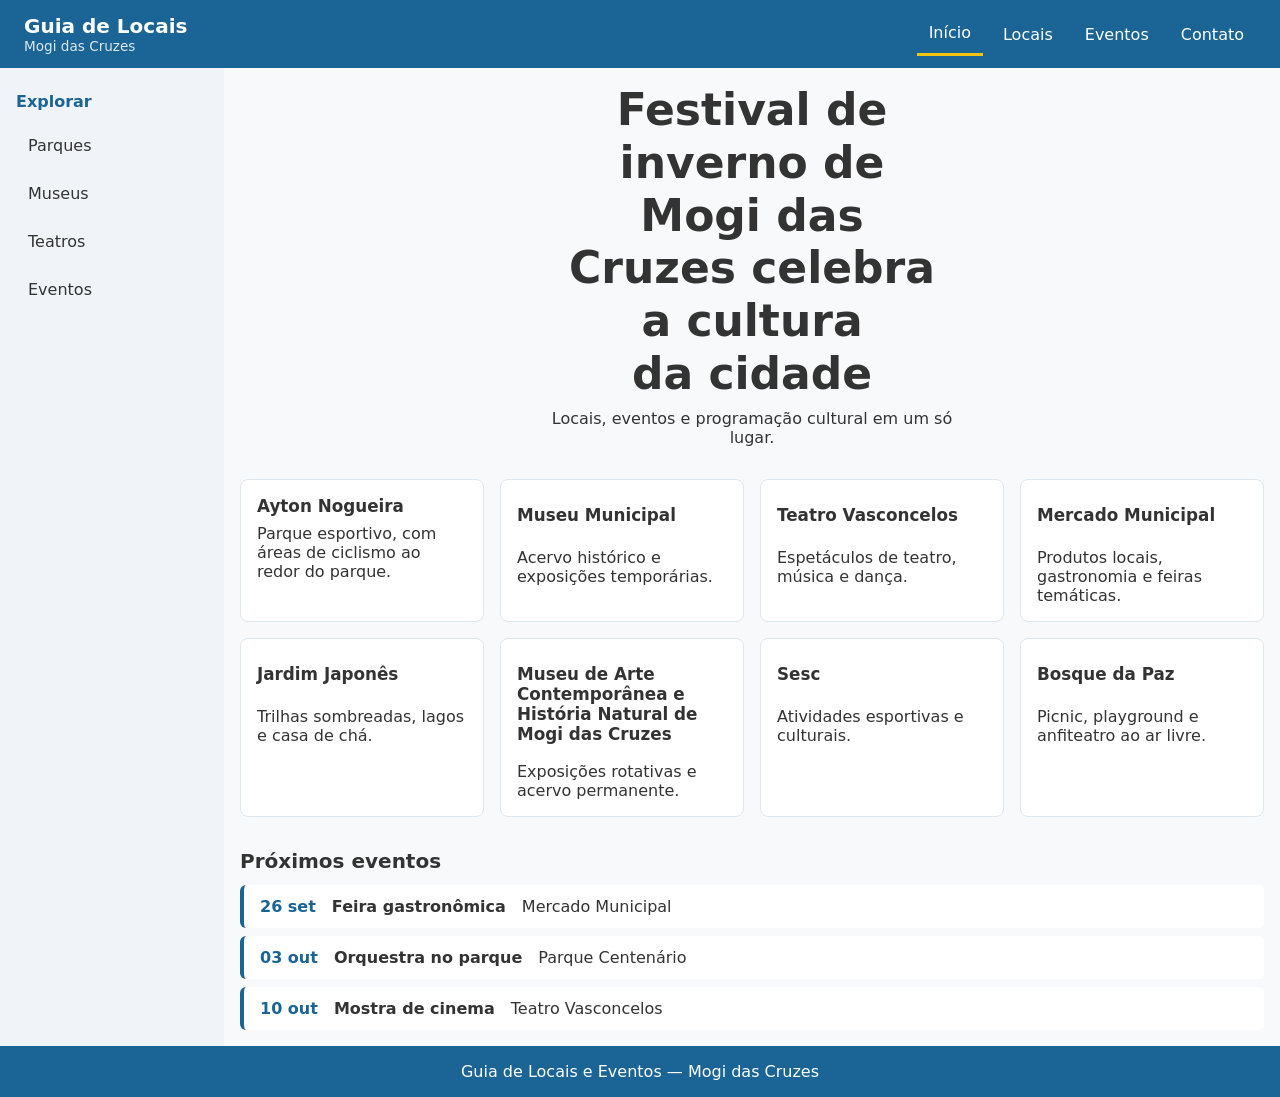
==== index.html @ e4dea4aa "feat: Carregando o projeto base" ====
<!DOCTYPE html>
<html lang="pt-BR">

<head>
    <meta charset="UTF-8">
    <meta name="viewport" content="width=device-width, initial-scale=1.0">
    <link rel="stylesheet" href="styles.css">
    <title>Guia de Locais e Eventos — Início</title>
</head>

<body class="home">

    <header class="cabecalho">
        <div class="text-cabecalho">
            <p class="titulo-cabecalho">Guia de Locais</p>
            <p class="cidade">Mogi das Cruzes</p>
        </div>
        <nav aria-label="Menu principal">
        <ul class="menu-lista">
            <li><a href="index.html" class="ativo">Início</a></li>
            <li><a href="#locais">Locais</a></li>
            <li><a href="#agenda">Eventos</a></li>
            <li><a href="#contato">Contato</a></li>
        </ul>
        </nav>
    </header>

    <aside class="menu-lateral">
        <nav aria-label="Categorias">
        <h2 class="lateral-titulo">Explorar</h2>
        <ul class="lateral-lista">
            <li><a href="#locais">Parques</a></li>
            <li><a href="#locais">Museus</a></li>
            <li><a href="#locais">Teatros</a></li>
            <li><a href="#agenda">Eventos</a></li>
        </ul>
        </nav>
    </aside>

    <main>
        <section class="titulo-main">
            <div>
                <h1>Festival de inverno de Mogi das Cruzes celebra a cultura da cidade</h1>
                <p>Locais, eventos e programação cultural em um só lugar.</p>
            </div>
        </section>

        <section class="cards" id="locais">
            <article class="card">
                <a href="atividade.html" class="card-link">
                    <span class="card-titulo">Ayton Nogueira</span>
                    <p>Parque esportivo, com áreas de ciclismo ao redor do parque.</p>
                </a>
            </article>
            <article class="card">
                <a href="#">Museu Municipal</a>
                <p>Acervo histórico e exposições temporárias.</p>
            </article>
            <article class="card">
                <a href="#">Teatro Vasconcelos</a>
                <p>Espetáculos de teatro, música e dança.</p>
            </article>
            <article class="card">
                <a href="#">Mercado Municipal</a>
                <p>Produtos locais, gastronomia e feiras temáticas.</p>
            </article>
            <article class="card">
                <a href="#">Jardim Japonês</a>
                <p>Trilhas sombreadas, lagos e casa de chá.</p>
            </article>
            <article class="card">
                <a href="#">Museu de Arte Contemporânea e História Natural de Mogi das Cruzes</a>
                <p>Exposições rotativas e acervo permanente.</p>
            </article>
            <article class="card">
                <a href="#">Sesc</a>
                <p>Atividades esportivas e culturais.</p>
            </article>
            <article class="card">
                <a href="#">Bosque da Paz</a>
                <p>Picnic, playground e anfiteatro ao ar livre.</p>
            </article>
        </section>

        <section class="agenda" id="agenda">
            <h2 class="titulo-agenda">Próximos eventos</h2>
            <ul class="lista-agenda">
                <li class="item-agenda">
                    <time datetime="2026-09-26">26 set</time>
                    <strong>Feira gastronômica</strong>
                    <span>Mercado Municipal</span>
                </li>
                <li class="item-agenda">
                    <time datetime="2026-10-03">03 out</time>
                    <strong>Orquestra no parque</strong>
                    <span>Parque Centenário</span>
                </li>
                <li class="item-agenda">
                    <time datetime="2026-10-10">10 out</time>
                    <strong>Mostra de cinema</strong>
                    <span>Teatro Vasconcelos</span>
                </li>
            </ul>
        </section>

    </main>

    <footer class="rodape" id="contato">
        <p>Guia de Locais e Eventos — Mogi das Cruzes</p>
        </footer>

</body>

</html>
---- styles.css ----
/* TOKENS */
:root {
    --azul: #1a6496; /* contraste 6,4:1 com branco (o antigo #2980b9 dava 4,3:1) */
    --foco-claro: #1b4f72;
    --foco-escuro: #f1c40f;
}

/* MÍDIA — regra universal: nenhuma imagem passa da caixa; vale p/ qualquer imagem futura */
img, svg, video {
    max-width: 100%;
    height: auto;
}

/* FOCO — visível para teclado; amarelo sobre fundos azuis, azul-escuro sobre fundos claros */
a:focus-visible {
    outline: 3px solid var(--foco-claro);
    outline-offset: 2px;
}

.cabecalho a:focus-visible,
.rodape a:focus-visible {
    outline-color: var(--foco-escuro);
}

/* RESET BÁSICO */
:where(body.home, body.detalhe) * {
    box-sizing: border-box;
    margin: 0;
    padding: 0;
}



/* CONFIG DO LAYOUT DE TODA A PÁGINA — base: 1 coluna, conteúdo antes da lateral */
body.home {
    box-sizing: border-box;
    margin: 0;
    padding: 0;
    font-family: system-ui, sans-serif;
    color: #333;
    display: grid;
    grid-template-areas:
        "topo"
        "conteudo"
        "lado"
        "rodape";
    grid-template-columns: minmax(0, 1fr);
    grid-template-rows: auto 1fr auto auto;
    min-height: 100vh;
}



/* CABEÇALHO — base: título acima, menu embaixo */
.cabecalho {
    grid-area: topo;
    display: flex;
    flex-direction: column;
    justify-content: space-between;
    align-items: flex-start;
    gap: 0.5rem 1.5rem;
    background: var(--azul);
    color: #fff;
    padding: 0.75rem 1.5rem;
}

.titulo-cabecalho {
    font-size: 1.25rem;
    font-weight: 700;
}

.cidade {
    font-size: 0.85rem;
    opacity: 0.85;
}

.menu-lista {
    display: flex;
    gap: 0.5rem;
    list-style: none;
    flex-wrap: wrap;
}

.menu-lista li {
    display: block;
}

.menu-lista a {
    display: inline-flex;
    align-items: center;
    min-height: 44px;
    padding: 0 0.75rem;
    text-decoration: none;
    color: #fff;
    font-weight: 500;
    border-radius: 6px;
}

.menu-lista a:hover {
    background: rgba(255, 255, 255, 0.15);
}

.menu-lista a:focus {
    outline: 2px solid #f1c40f;
    outline-offset: 2px;
}

.menu-lista .ativo {
    border-bottom: 3px solid #f1c40f;
    border-radius: 0;
}



/* MENU LATERAL */
.menu-lateral {
    grid-area: lado;
    background: #f0f4f8;
    padding: 1.5rem 1rem;
}

.lateral-titulo {
    font-size: 1rem;
    font-weight: 600;
    color: var(--azul);
    margin-bottom: 0.75rem;
}

.lateral-lista {
    list-style: none;
    display: flex;
    flex-direction: column;
    gap: 0.25rem;
}

.lateral-lista a {
    display: flex;
    align-items: center;
    min-height: 44px;
    padding: 0.5rem 0.75rem;
    color: #333;
    text-decoration: none;
    border-radius: 6px;
}

.lateral-lista a:hover {
    background: #dde7f0;
}



/* CONTEÚDO PRINCIPAL (MAIN) */
main {
    grid-area: conteudo;
    background: #f8f9fa;
}

.titulo-main {
    display: flex;
    align-items: center;
    justify-content: center;
    min-height: 35vh;
    text-align: center;
    padding: 1rem;
}

/* título fluido: cresce/encolhe com a largura, sem depender do tamanho do texto */
.titulo-main div {
    max-width: 40ch;
}

.titulo-main h1 {
    font-size: clamp(1.5rem, 1rem + 2.5vw, 2.75rem);
    line-height: 1.2;
    text-wrap: balance;
    overflow-wrap: anywhere;
    margin-bottom: 0.5rem;
}



/* CARDS — Grid intrínseco: dois eixos, colunas se ajustam à largura e linhas ficam iguais */
.cards {
    display: grid;
    grid-template-columns: repeat(auto-fit, minmax(min(100%, 240px), 1fr));
    gap: 1rem;
    padding: 1rem;
}

.home .card {
    background: #fff;
    border: 1px solid #dde7f0;
    border-radius: 8px;
    padding: 1rem;
    overflow-wrap: anywhere;
}

.home .card a {
    display: block;
    font-size: 1.05rem;
    font-weight: 700;
    color: inherit;
    text-decoration: none;
    margin-bottom: 0.5rem;
    padding-block: 0.6rem;
    min-height: 44px;
}

/* card inteiro clicável (local com página): mesma aparência do card comum */
.home .card a.card-link {
    font-size: inherit;
    font-weight: inherit;
    margin-bottom: 0;
    padding-block: 0;
    min-height: 0;
}

.home .card .card-titulo {
    display: block;
    font-size: 1.05rem;
    font-weight: 700;
    margin-bottom: 0.5rem;
}



/* AGENDA — Flexbox em coluna: lista de um eixo só, cresce para baixo */
.agenda {
    padding: 1rem;
}

.titulo-agenda {
    font-size: 1.25rem;
    margin-bottom: 0.75rem;
}

.lista-agenda {
    list-style: none;
    display: flex;
    flex-direction: column;
    gap: 0.5rem;
}

.item-agenda {
    display: flex;
    flex-wrap: wrap;
    align-items: baseline;
    gap: 0.25rem 1rem;
    background: #fff;
    border-left: 4px solid var(--azul);
    border-radius: 6px;
    padding: 0.75rem 1rem;
}

.item-agenda time {
    font-weight: 700;
    color: var(--azul);
}



/* RODAPÉ */
.rodape {
    grid-area: rodape;
    background: var(--azul);
    color: #fff;
    text-align: center;
    padding: 1rem;
}



/* HOME — a partir de 601px: lateral à esquerda, cabeçalho em linha */
@media (min-width: 601px) {
    body.home {
        grid-template-areas:
            "topo topo"
            "lado conteudo"
            "rodape rodape";
        grid-template-columns: minmax(150px, 14rem) minmax(0, 1fr);
        grid-template-rows: auto 1fr auto;
    }

    .cabecalho {
        flex-direction: row;
        align-items: center;
    }
}



/*PÁGINA DE DETALHE (body.detalhe) — reaproveita .cabecalho e .rodape da home*/

body.detalhe {
    box-sizing: border-box;
    margin: 0;
    padding: 0;
    font-family: system-ui, sans-serif;
    color: #333;
    background: #f8f9fa;
    display: flex;
    flex-direction: column;
    min-height: 100vh;
}

/* Cabeçalho: centralizado na tela pequena */
.detalhe .cabecalho {
    align-items: center;
    text-align: center;
}

.detalhe .menu-lista {
    justify-content: center;
}

/* Rodapé escuro */
.detalhe .rodape {
    background: #333;
    padding: 1.5rem 1rem;
}

/* Conteúdo: coluna única, cresce para empurrar o rodapé */
.container-pagina {
    flex: 1;
    display: flex;
    flex-direction: column;
    gap: 1rem;
    width: 100%;
    max-width: 800px;
    margin: 0 auto;
    padding: 1rem;
}

/* Menu interno */
.sub-menu {
    background: #e8f0f7;
    border-radius: 10px;
    padding: 0.5rem 0.75rem;
}

.sub-menu ul {
    list-style: none;
    display: flex;
    flex-wrap: wrap;
    justify-content: center;
    gap: 0.25rem 1rem;
}

.sub-menu a {
    display: flex;
    align-items: center;
    min-height: 44px;
    padding: 0 0.75rem;
    color: var(--azul);
    text-decoration: none;
    font-weight: 500;
    border-radius: 6px;
}

.sub-menu a:hover {
    background: #dde7f0;
}

.sub-menu a.voltar {
    font-weight: 700;
}

.sub-menu a:focus-visible,
.links a:focus-visible {
    outline: 2px solid #f1c40f;
    outline-offset: 2px;
}

.titulo-local {
    text-align: center;
    color: var(--azul);
    font-size: clamp(1.5rem, 1rem + 2.5vw, 2.5rem);
    line-height: 1.2;
    text-wrap: balance;
    overflow-wrap: anywhere;
}

/* Foto com legenda */
.foto-local {
    border: 3px solid var(--azul);
    border-radius: 10px;
    overflow: hidden;
    background: #e8f0f7;
}

.foto-local img {
    display: block;
    width: 100%;
    height: auto;
    aspect-ratio: 16 / 9;
    object-fit: cover;
}

.foto-local figcaption {
    padding: 0.75rem 1rem;
    font-size: 0.9rem;
    color: #555;
}

/* Seções em cards */
.detalhe .card {
    background: #fff;
    border: 1px solid #e3eaf1;
    border-radius: 12px;
    padding: 1.25rem;
    box-shadow: 0 1px 4px rgba(0, 0, 0, 0.06);
}

.detalhe .card h2 {
    color: var(--azul);
    font-size: 1.35rem;
    margin-bottom: 0.75rem;
}

.detalhe .card p {
    line-height: 1.6;
}

.detalhe .card blockquote {
    margin-top: 1rem;
    padding-left: 1rem;
    border-left: 4px solid var(--azul);
    color: #555;
    line-height: 1.6;
}

.intro {
    font-size: 0.9rem;
    color: #555;
}

.att {
    margin-top: 0.75rem;
    padding-top: 0.75rem;
    border-top: 1px solid #e3eaf1;
    text-align: right;
    font-size: 0.85rem;
    color: #666;
}

/* Tabela — base: células compactas e palavras podem quebrar */
.info {
    width: 100%;
    border-collapse: collapse;
    margin-top: 0.75rem;
}

.info th {
    background: var(--azul);
    color: #fff;
    text-align: left;
    padding: 0.6rem 0.5rem;
    overflow-wrap: anywhere;
}

.info td {
    padding: 0.6rem 0.5rem;
    overflow-wrap: anywhere;
}

.info tbody tr:nth-child(even) {
    background: #f5f5f5;
}

/* Listas */
.detalhe .card ol,
.lista-eventos {
    padding-left: 1.5rem;
    line-height: 1.6;
}

.lista-eventos {
    list-style: disc;
}

.titulo-eventos {
    font-weight: 700;
}

.links {
    list-style: none;
}

.links a {
    display: inline-flex;
    align-items: center;
    min-height: 44px;
    color: var(--azul);
    font-weight: 700;
    text-decoration: none;
}

.links a::after {
    content: " →";
}

.links a:hover {
    text-decoration: underline;
}



/* DETALHE — a partir de 420px: tabela com mais respiro */
@media (min-width: 420px) {
    .info th,
    .info td {
        padding: 0.8rem 1rem;
    }
}

/* DETALHE — a partir de 601px: cabeçalho em linha (como na home) */
@media (min-width: 601px) {
    .detalhe .cabecalho {
        text-align: left;
    }

    .detalhe .menu-lista {
        justify-content: flex-start;
    }
}
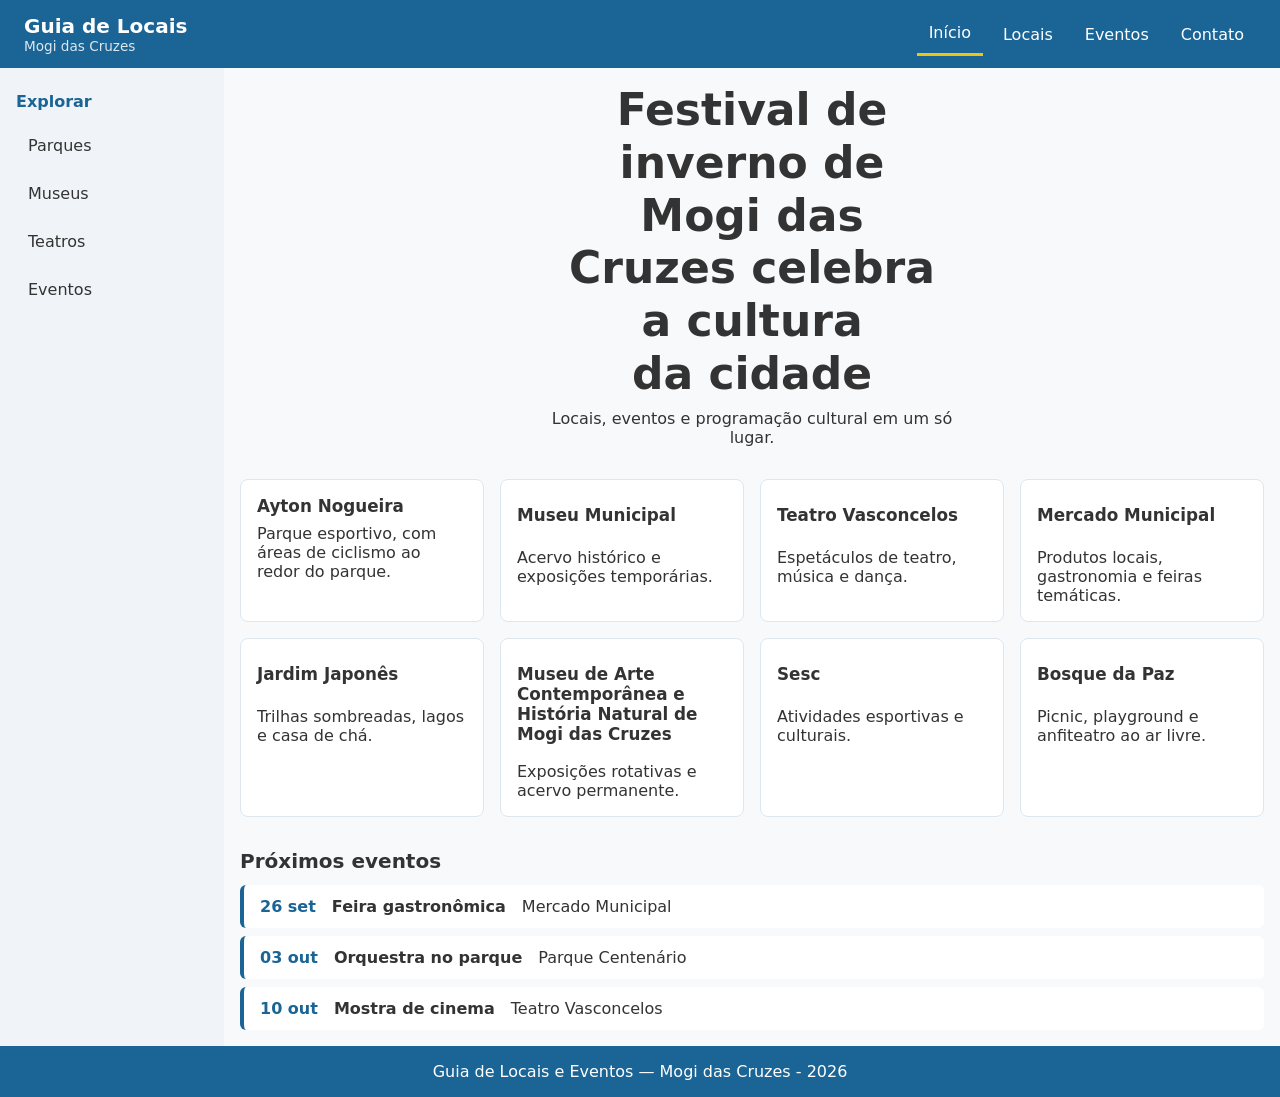
==== commit 995b00a4: "fix: Adicionado o ano no footer" ====
--- a/index.html
+++ b/index.html
@@ -106,7 +106,7 @@
     </main>
 
     <footer class="rodape" id="contato">
-        <p>Guia de Locais e Eventos — Mogi das Cruzes</p>
+        <p>Guia de Locais e Eventos — Mogi das Cruzes - 2026</p>
         </footer>
 
 </body>
